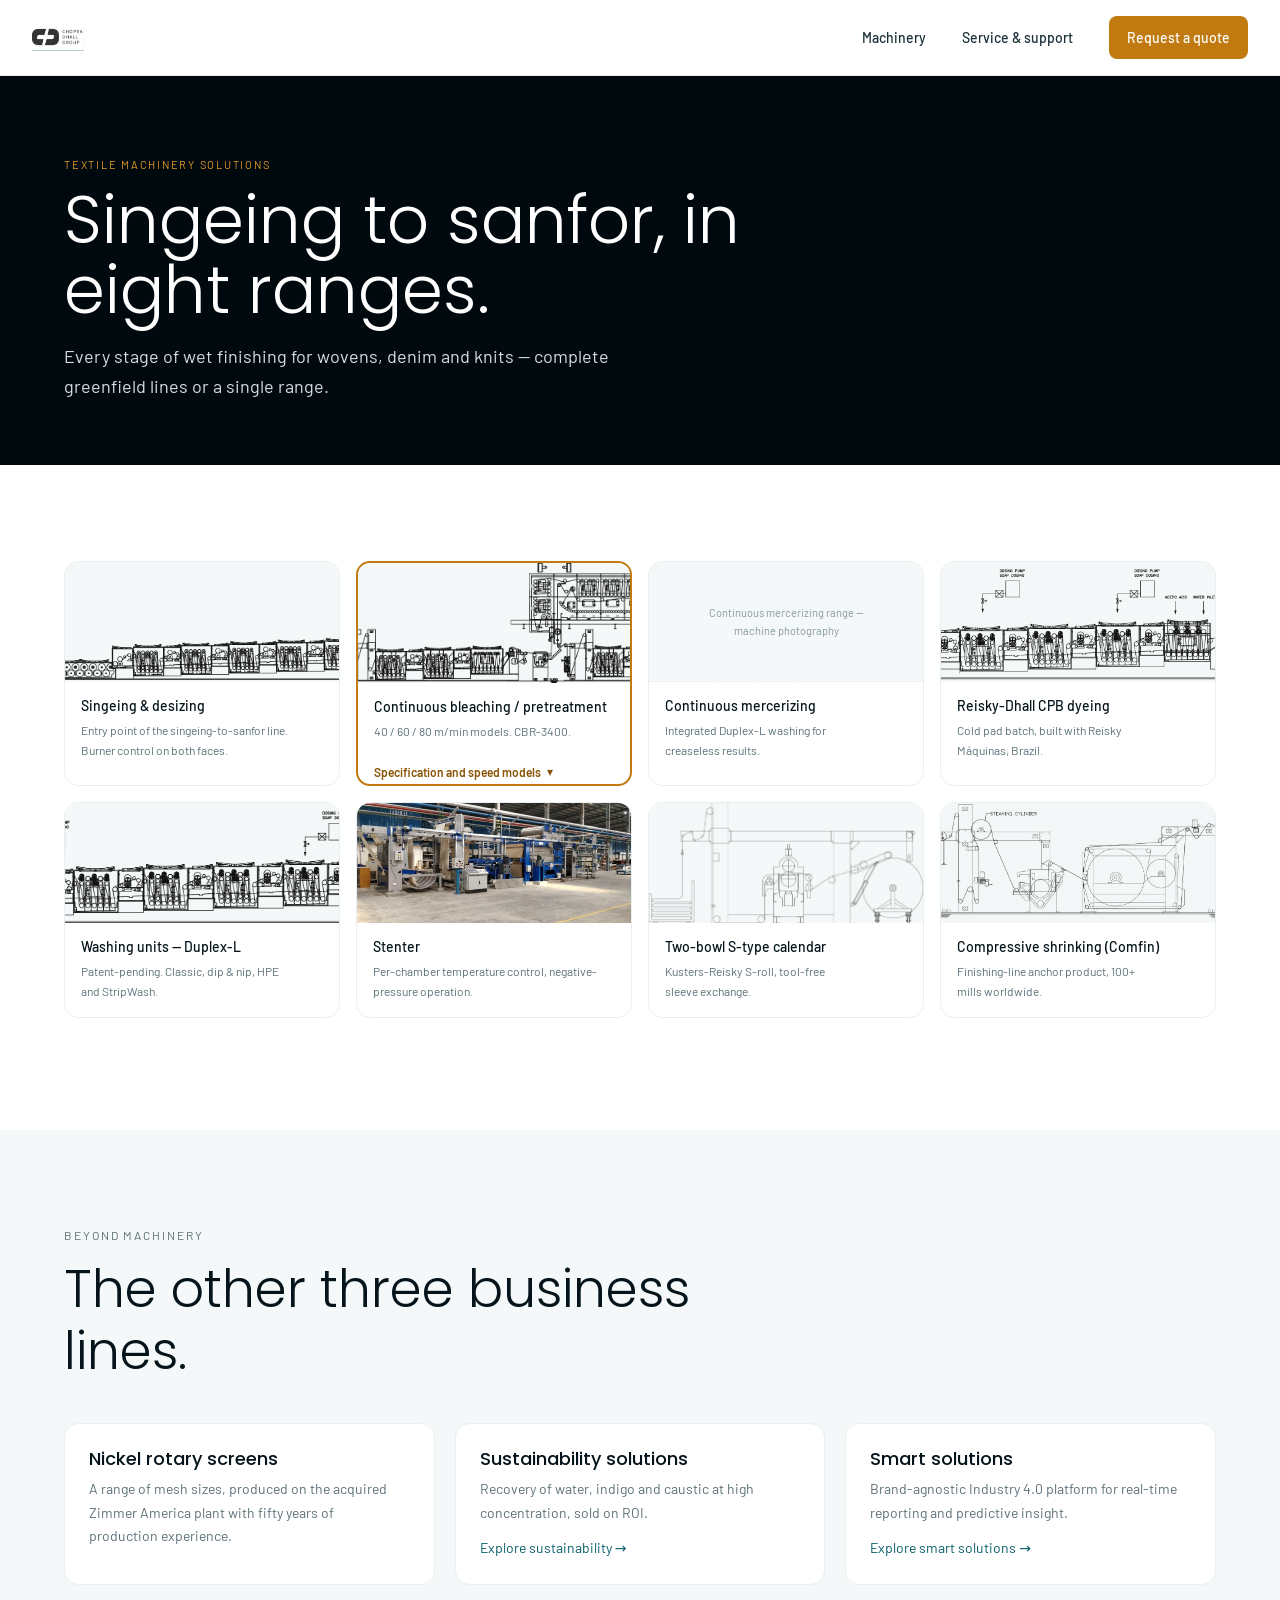
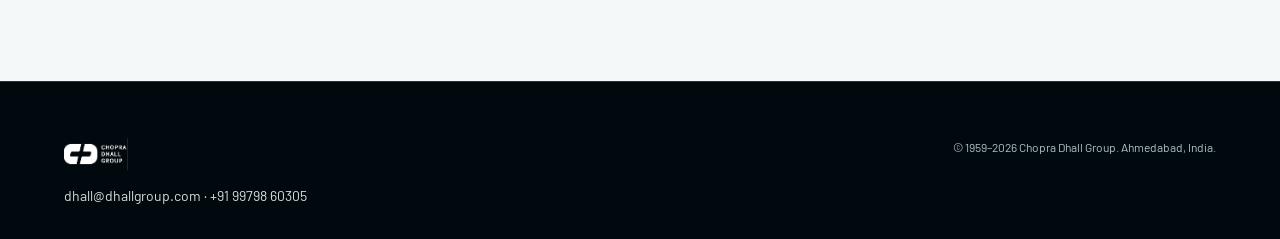
==== machinery.html @ 7d3eb6a6 "Build out Machinery, Service & Support, Sustainability and Smart Solutions pages Adds the four remai" ====
<!DOCTYPE html>
<html lang="en">
<head>
<meta charset="utf-8">
<meta name="viewport" content="width=device-width, initial-scale=1">
<title>Machinery — Chopra Dhall Group</title>
<meta name="description" content="Eight machinery ranges for wet finishing — singeing to sanfor — plus nickel rotary screens, sustainability and smart solutions.">
<link rel="stylesheet" href="./css/styles.css">
</head>
<body>

<header class="cdg-header-inner">
  <a href="./index.html"><img src="./assets/images/logo-dark.png" alt="Chopra Dhall Group"></a>
  <nav class="cdg-nav-inner">
    <a href="#ranges">Machinery</a>
    <a href="./service-support.html">Service &amp; support</a>
    <a href="./index.html#rfq" class="cdg-cta">Request a quote</a>
  </nav>
</header>

<section id="ranges" class="cdg-page-hero">
  <div class="cdg-container cdg-reveal">
    <div class="eyebrow">Textile machinery solutions</div>
    <h1>Singeing to sanfor, in eight ranges.</h1>
    <p>Every stage of wet finishing for wovens, denim and knits — complete greenfield lines or a single range.</p>
  </div>
</section>

<section class="cdg-inner-section">
  <div class="cdg-container">
    <div class="cdg-range-grid cdg-reveal">

      <a class="cdg-range-card is-link" href="#ranges">
        <div class="cdg-range-thumb" style="background-image:url('./assets/images/schematics/singeing-desizing-bleaching-line.png')"></div>
        <div class="cdg-range-body">
          <h3>Singeing &amp; desizing</h3>
          <p>Entry point of the singeing-to-sanfor line. Burner control on both faces.</p>
        </div>
      </a>

      <div class="cdg-range-card cdg-flagship" id="bleaching-card">
        <div class="cdg-range-thumb" style="background-image:url('./assets/images/schematics/continuous-pretreatment-bleaching.png')"></div>
        <div class="cdg-range-body">
          <h3>Continuous bleaching / pretreatment</h3>
          <p>40 / 60 / 80 m/min models. CBR-3400.</p>
        </div>
        <button type="button" class="cdg-flagship-toggle" id="bleaching-toggle" aria-expanded="false" aria-controls="bleaching-panel">
          Specification and speed models <span class="chevron">▾</span>
        </button>
      </div>

      <div class="cdg-range-card">
        <div class="cdg-range-thumb is-placeholder">Continuous mercerizing range — machine photography</div>
        <div class="cdg-range-body">
          <h3>Continuous mercerizing</h3>
          <p>Integrated Duplex-L washing for creaseless results.</p>
        </div>
      </div>

      <div class="cdg-range-card">
        <div class="cdg-range-thumb" style="background-image:url('./assets/images/schematics/continuous-washing-cpb-dyed.png')"></div>
        <div class="cdg-range-body">
          <h3>Reisky-Dhall CPB dyeing</h3>
          <p>Cold pad batch, built with Reisky Máquinas, Brazil.</p>
        </div>
      </div>

      <div class="cdg-range-card">
        <div class="cdg-range-thumb" style="background-image:url('./assets/images/schematics/continuous-washing-reactive-print.png')"></div>
        <div class="cdg-range-body">
          <h3>Washing units — Duplex-L</h3>
          <p>Patent-pending. Classic, dip &amp; nip, HPE and StripWash.</p>
        </div>
      </div>

      <div class="cdg-range-card">
        <div class="cdg-range-thumb" style="background-image:url('./assets/images/photos/stenter-range-dhalltex-panel.jpg')"></div>
        <div class="cdg-range-body">
          <h3>Stenter</h3>
          <p>Per-chamber temperature control, negative-pressure operation.</p>
        </div>
      </div>

      <div class="cdg-range-card">
        <div class="cdg-range-thumb" style="background-image:url('./assets/images/schematics/two-bowl-s-type-calendar.png')"></div>
        <div class="cdg-range-body">
          <h3>Two-bowl S-type calendar</h3>
          <p>Kusters-Reisky S-roll, tool-free sleeve exchange.</p>
        </div>
      </div>

      <div class="cdg-range-card">
        <div class="cdg-range-thumb" style="background-image:url('./assets/images/schematics/compressive-shrinking-range.png')"></div>
        <div class="cdg-range-body">
          <h3>Compressive shrinking (Comfin)</h3>
          <p>Finishing-line anchor product, 100+ mills worldwide.</p>
        </div>
      </div>

      <div class="cdg-flagship-panel" id="bleaching-panel">
        <div class="cdg-flagship-panel-inner">
          <div class="cdg-flagship-panel-head">
            <div>
              <div class="cdg-flagship-info" style="padding:0"><span class="tag">Flagship range</span></div>
              <h3>Continuous bleaching / pretreatment range</h3>
            </div>
            <div class="model">CBR-3400</div>
          </div>

          <p style="font-size:var(--text-sm);color:var(--text-body);max-width:640px;margin:0 0 20px">Two ends superimposed, equal results to 150 gsm. Twelve-month payback.</p>

          <div class="cdg-tag-row">
            <span class="cdg-tag">Wovens</span>
            <span class="cdg-tag tone-indigo">Denim</span>
          </div>

          <div class="cdg-speed-chips">
            <span class="cdg-speed-chip">40 m/min</span>
            <span class="cdg-speed-chip">60 m/min</span>
            <span class="cdg-speed-chip">80 m/min</span>
          </div>

          <div class="cdg-detail-grid">
            <div class="cdg-detail-thumb" style="background-image:url('./assets/images/photos/dosing-manifold-closeup.jpg')"><span>Dosing</span></div>
            <div class="cdg-detail-thumb" style="background-image:url('./assets/images/photos/chemical-dosing-station.jpg')"><span>Chemical prep</span></div>
            <div class="cdg-detail-thumb" style="background-image:url('./assets/images/photos/washing-compartment-inspection-windows.jpg')"><span>Wet section</span></div>
            <div class="cdg-detail-thumb" style="background-image:url('./assets/images/photos/guide-roller-mechanism-detail.jpg')"><span>Guide rolls</span></div>
          </div>

          <dl class="cdg-speclist">
            <div><dt>Roller face</dt><dd>1.2 – 3.4<span>m</span></dd></div>
            <div><dt>Throughput</dt><dd>200,000<span>m/day</span></dd></div>
            <div><dt>Fabric weight</dt><dd>≤ 150<span>gsm</span></dd></div>
            <div><dt>Ends</dt><dd>2<span>superimposed</span></dd></div>
            <div><dt>Steam demand</dt><dd>1.8<span>t/h</span></dd></div>
            <div><dt>Payback</dt><dd>12<span>months</span></dd></div>
          </dl>

          <div style="display:flex;gap:12px;flex-wrap:wrap">
            <a href="./index.html#rfq" style="background:var(--amber-600);color:var(--white);padding:12px 22px;border-radius:var(--radius-md);font-size:var(--text-sm);font-weight:var(--weight-medium);text-decoration:none;border-bottom:none">Request a line audit</a>
          </div>
        </div>
      </div>

    </div>
  </div>
</section>

<section id="other-lines" class="cdg-inner-section sunken">
  <div class="cdg-container">
    <div class="eyebrow">Beyond machinery</div>
    <h2>The other three business lines.</h2>
    <div class="cdg-line-grid cdg-reveal">
      <div class="cdg-line-card">
        <h3>Nickel rotary screens</h3>
        <p>A range of mesh sizes, produced on the acquired Zimmer America plant with fifty years of production experience.</p>
      </div>
      <a class="cdg-line-card is-link" href="./sustainability-solutions.html">
        <h3>Sustainability solutions</h3>
        <p>Recovery of water, indigo and caustic at high concentration, sold on ROI.</p>
        <span class="link-cue">Explore sustainability →</span>
      </a>
      <a class="cdg-line-card is-link" href="./smart-solutions.html">
        <h3>Smart solutions</h3>
        <p>Brand-agnostic Industry 4.0 platform for real-time reporting and predictive insight.</p>
        <span class="link-cue">Explore smart solutions →</span>
      </a>
    </div>
  </div>
</section>

<footer class="cdg-footer">
  <div class="cdg-footer-inner">
    <div>
      <img src="./assets/images/logo.png" alt="Chopra Dhall Group">
      <div class="contact">dhall@dhallgroup.com · +91 99798 60305</div>
    </div>
    <div class="copyright">© 1959–2026 Chopra Dhall Group. Ahmedabad, India.</div>
  </div>
</footer>

<script src="./js/machinery.js"></script>
</body>
</html>
---- css/styles.css ----
@import url("tokens/fonts.css");
@import url("tokens/colors.css");
@import url("tokens/typography.css");
@import url("tokens/spacing.css");
@import url("tokens/radius.css");
@import url("tokens/elevation.css");
@import url("tokens/motion.css");
@import url("tokens/base.css");

html,body{margin:0;padding:0}

@keyframes fadeRise{from{opacity:0;transform:translateY(12px)}to{opacity:1;transform:translateY(0)}}
.cdg-reveal{animation:fadeRise var(--duration-slow) var(--ease-out) both}
.cdg-reveal.delay-1{animation-delay:80ms}
.cdg-reveal.delay-2{animation-delay:150ms}
.cdg-reveal.delay-3{animation-delay:220ms}

@keyframes marquee{from{transform:translateX(0)}to{transform:translateX(-50%)}}
.cdg-marquee-track{display:flex;gap:56px;width:max-content;animation:marquee 24s linear infinite}

input[type="radio"]{position:absolute;opacity:0;pointer-events:none}

body{min-height:100vh;background:var(--surface-page);font-family:var(--font-text);color:var(--text-body)}

/* ---------- Header ---------- */
.cdg-header{position:fixed;top:0;left:0;right:0;z-index:50;height:76px;display:flex;align-items:center;justify-content:space-between;padding:0 32px;background:transparent;border-bottom:1px solid transparent;transition:background var(--duration-base) var(--ease-standard),backdrop-filter var(--duration-base) var(--ease-standard),border-color var(--duration-base) var(--ease-standard)}
.cdg-header.is-scrolled{background:rgba(2,25,30,.72);backdrop-filter:blur(12px);border-bottom-color:var(--border-invert)}
.cdg-header img{height:26px;display:block}
.cdg-nav{display:flex;align-items:center;gap:36px;white-space:nowrap}
.cdg-nav a{color:var(--white);font-size:var(--text-sm);font-weight:var(--weight-medium);text-decoration:none;white-space:nowrap;border-bottom:none}
.cdg-nav a.cdg-cta{background:var(--white);color:var(--amber-700);padding:10px 18px;border-radius:var(--radius-md);transition:background var(--duration-fast) var(--ease-standard)}
.cdg-nav a.cdg-cta:hover{background:var(--amber-050)}

/* ---------- Hero ---------- */
.cdg-hero{position:relative;background:var(--vignette),var(--ink-950);color:var(--white);padding:172px 0 100px}
.cdg-hero .cdg-eyebrow-invert{font-size:var(--text-xs);letter-spacing:var(--tracking-eyebrow);text-transform:uppercase;color:var(--ink-200)}
.cdg-hero h1{font-family:var(--font-display);font-weight:var(--weight-light);font-size:var(--text-6xl);line-height:var(--leading-tight);letter-spacing:var(--tracking-tight);margin:18px 0 24px;max-width:780px;color:var(--white)}
.cdg-hero p{font-size:var(--text-lg);color:var(--ink-200);line-height:var(--leading-relaxed);max-width:560px;margin:0 0 32px}
.cdg-stats{display:flex;gap:36px}
.cdg-stats .stat-value{font-family:var(--font-mono);font-size:var(--text-2xl);color:var(--white)}
.cdg-stats .stat-label{font-size:var(--text-xs);color:var(--ink-300);margin-top:2px}
.cdg-stats .stat-divider{border-left:1px solid var(--border-invert)}

/* ---------- Explore CDG tiles ---------- */
.cdg-section{padding:var(--section-y) 0;background:var(--surface-page)}
.cdg-section-eyebrow{font-size:var(--text-xs);letter-spacing:var(--tracking-eyebrow);text-transform:uppercase;color:var(--text-muted)}
.cdg-section h2{font-family:var(--font-display);font-weight:var(--weight-light);font-size:var(--text-4xl);margin:12px 0 40px;color:var(--text-heading);max-width:640px}

.cdg-tiles{display:grid;grid-template-columns:repeat(2,1fr);gap:20px}
.cdg-tile{position:relative;height:460px;border-radius:var(--radius-xl);overflow:hidden;text-decoration:none;display:block;border:none}
.cdg-tile-image{position:absolute;inset:0;background-size:cover;background-position:center}
.cdg-tile-scrim{position:absolute;inset:0;background:var(--scrim-bottom);pointer-events:none}
.cdg-tile-label{position:absolute;left:28px;bottom:26px;z-index:2;color:var(--white)}
.cdg-tile-label .tag{font-size:var(--text-2xs);letter-spacing:var(--tracking-eyebrow);text-transform:uppercase;color:var(--amber-500)}
.cdg-tile-label h3{font-size:var(--text-xl);margin:8px 0 4px;color:var(--white)}
.cdg-tile-label span{font-size:var(--text-sm);color:var(--ink-200)}

.tile-machinery{background-image:url("../assets/images/photos/continuous-line-overview-1.jpg")}
.tile-sustainability{background-image:url("../assets/images/photos/caustic-recovery-evaporator-stacks.jpg")}
.tile-smart{background-image:url("../assets/images/photos/dosing-station-wide.jpg")}
.tile-service{background-image:url("../assets/images/photos/stenter-range-dhalltex-panel.jpg")}

/* ---------- Marquee ---------- */
.cdg-marquee{padding:40px 0;background:var(--ink-950);overflow:hidden}
.cdg-marquee span{font-size:var(--text-sm);letter-spacing:.06em;text-transform:uppercase;color:var(--ink-300)}

/* ---------- Schematic / hotspots ---------- */
.cdg-schematic-head{max-width:var(--container-max);margin:0 auto;padding:0 var(--gutter);display:flex;justify-content:space-between;align-items:baseline;margin-bottom:8px}
.cdg-schematic-head a{font-size:var(--text-sm);white-space:nowrap}
.cdg-schematic-wrap{max-width:1600px;margin:32px auto 0;padding:0 24px}
.cdg-schematic{position:relative;width:100%;aspect-ratio:16/5;background:var(--ink-950) url("../assets/images/schematics/continuous-pretreatment-bleaching.png") center/cover no-repeat;border:1px solid var(--border-subtle);border-radius:var(--radius-xl);overflow:hidden}
.cdg-schematic-caption{position:absolute;left:24px;bottom:14px;color:var(--white);font-size:var(--text-xs);letter-spacing:var(--tracking-eyebrow);text-transform:uppercase;z-index:2}
.cdg-hotspot{position:absolute;transform:translate(-50%,-50%);width:34px;height:34px;border-radius:var(--radius-pill);border:2px solid var(--white);background:var(--ink-950);color:var(--amber-050);font-family:var(--font-mono);font-size:var(--text-xs);font-weight:var(--weight-semibold);display:flex;align-items:center;justify-content:center;cursor:pointer;box-shadow:var(--shadow-none);transition:all var(--duration-fast) var(--ease-standard)}
.cdg-hotspot:hover{box-shadow:var(--shadow-md)}
.cdg-hotspot.is-active{border-color:var(--amber-500);background:var(--amber-600);color:var(--white);box-shadow:var(--shadow-md)}

.cdg-spec-card{margin:20px 0 0 auto;width:320px;max-width:100%;background:var(--surface-card);border:1px solid var(--border-subtle);border-radius:var(--radius-lg);box-shadow:var(--shadow-xl);padding:24px}
.cdg-spec-card .eyebrow{font-size:var(--text-2xs);letter-spacing:var(--tracking-eyebrow);text-transform:uppercase;color:var(--text-muted)}
.cdg-spec-card h3{font-size:var(--text-lg);margin:8px 0 14px;color:var(--text-heading)}
.cdg-spec-bullets{display:flex;flex-direction:column;gap:9px}
.cdg-spec-bullets div{display:flex;gap:10px;font-size:var(--text-sm);color:var(--text-body);line-height:var(--leading-snug)}
.cdg-spec-bullets span.dash{color:var(--amber-600);flex-shrink:0}

.cdg-chips{max-width:var(--container-max);margin:24px auto 0;padding:0 var(--gutter);display:flex;gap:10px;flex-wrap:wrap}
.cdg-chip{padding:8px 14px;border-radius:var(--radius-pill);border:1px solid var(--border-invert);background:transparent;color:var(--ink-200);font-size:var(--text-xs);cursor:pointer;font-family:var(--font-text)}
.cdg-chip:hover{border-color:var(--amber-500)}
.cdg-chip.is-active{border-color:var(--amber-500);background:var(--amber-700);color:var(--white)}

/* ---------- RFQ ---------- */
.cdg-rfq-inner{max-width:var(--container-narrow);margin:0 auto;padding:0 var(--gutter)}
.cdg-progress{display:flex;gap:6px;margin-bottom:36px}
.cdg-progress-seg{flex:1;height:4px;border-radius:var(--radius-pill);background:var(--border-subtle)}
.cdg-progress-seg.is-done{background:var(--amber-600)}
.cdg-step-label{font-size:var(--text-sm);color:var(--text-muted);margin-bottom:6px}
.cdg-step-title{font-size:var(--text-2xl);margin:0 0 28px;color:var(--text-heading)}

.cdg-grid-3{display:grid;grid-template-columns:repeat(3,1fr);gap:16px}
.cdg-grid-2{display:grid;grid-template-columns:repeat(2,1fr);gap:14px}
.cdg-grid-4{display:grid;grid-template-columns:repeat(4,1fr);gap:10px}

.cdg-fabric-card{display:block;border:1px solid var(--border-subtle);border-radius:var(--radius-lg);padding:24px;cursor:pointer;background:var(--surface-card);transition:border-color var(--duration-base) var(--ease-standard)}
.cdg-fabric-card:hover{border-color:var(--border-strong)}
.cdg-fabric-card.is-checked{border:2px solid var(--amber-600);background:var(--amber-050)}
.cdg-fabric-photo{height:80px;border:1px dashed var(--border-subtle);border-radius:var(--radius-md);display:flex;align-items:center;justify-content:center;font-size:var(--text-2xs);color:var(--text-faint);margin-bottom:16px}
.cdg-fabric-card .label{font-size:var(--text-md);font-weight:var(--weight-medium);color:var(--text-heading)}

.cdg-vertical-card{display:flex;align-items:center;gap:12px;border:1px solid var(--border-subtle);border-radius:var(--radius-md);padding:16px 18px;cursor:pointer;background:var(--surface-card)}
.cdg-vertical-card:hover{border-color:var(--border-strong)}
.cdg-vertical-card.is-checked{border:2px solid var(--amber-600);background:var(--amber-050)}
.cdg-radio-dot{width:16px;height:16px;border-radius:var(--radius-pill);border:2px solid var(--border-default);background:transparent;flex-shrink:0}
.cdg-vertical-card.is-checked .cdg-radio-dot{border-color:var(--amber-600);background:var(--amber-600)}
.cdg-vertical-card span.label{font-size:var(--text-sm);color:var(--text-body)}

.cdg-volume-card{display:flex;align-items:center;justify-content:space-between;border:1px solid var(--border-subtle);border-radius:var(--radius-md);padding:20px;cursor:pointer;background:var(--surface-card)}
.cdg-volume-card:hover{border-color:var(--border-strong)}
.cdg-volume-card.is-checked{border:2px solid var(--amber-600);background:var(--amber-050)}
.cdg-volume-card.is-checked .cdg-radio-dot{border-color:var(--amber-600);background:var(--amber-600)}
.cdg-volume-card span.label{font-family:var(--font-mono);font-size:var(--text-sm);color:var(--text-heading)}

.cdg-port-card{display:flex;align-items:center;justify-content:center;border:1px solid var(--border-subtle);border-radius:var(--radius-md);padding:12px;cursor:pointer;background:var(--surface-card);font-size:var(--text-sm);text-align:center;color:var(--text-body)}
.cdg-port-card:hover{border-color:var(--border-strong)}
.cdg-port-card.is-checked{border:2px solid var(--amber-600);background:var(--amber-050)}
.cdg-other-port{margin-top:16px}
.cdg-other-port input{width:100%;padding:14px 16px;border:1px solid var(--border-default);border-radius:var(--radius-sm);font-size:var(--text-sm);font-family:var(--font-text);color:var(--text-body)}

.cdg-contact-grid{display:grid;grid-template-columns:1fr 1fr;gap:16px}
.cdg-contact-grid input,.cdg-contact-grid textarea{padding:14px 16px;border:1px solid var(--border-default);border-radius:var(--radius-sm);font-size:var(--text-sm);font-family:var(--font-text);color:var(--text-body)}
.cdg-contact-grid textarea{grid-column:1/3;min-height:90px;resize:vertical}
.cdg-summary-line{margin-top:20px;padding:16px 18px;background:var(--surface-sunken);border-radius:var(--radius-md);font-size:var(--text-sm);color:var(--text-muted)}

.cdg-rfq-actions{display:flex;justify-content:space-between;margin-top:36px}
.cdg-btn-back{padding:13px 22px;border-radius:var(--radius-md);border:1px solid var(--border-default);background:var(--surface-card);color:var(--text-body);font-size:var(--text-sm);font-weight:var(--weight-medium);cursor:pointer;font-family:var(--font-text)}
.cdg-btn-back:hover{background:var(--amber-050)}
.cdg-btn-back:disabled{opacity:.45;cursor:default}
.cdg-btn-next{padding:13px 26px;border-radius:var(--radius-md);border:none;background:var(--amber-600);color:var(--white);font-size:var(--text-sm);font-weight:var(--weight-medium);cursor:pointer;font-family:var(--font-text)}
.cdg-btn-next:hover{background:var(--amber-700)}
.cdg-btn-next:disabled{opacity:.45;cursor:default}

.cdg-success{text-align:center;padding:64px 0}
.cdg-success-check{width:56px;height:56px;border-radius:var(--radius-pill);background:var(--amber-050);color:var(--amber-600);display:flex;align-items:center;justify-content:center;margin:0 auto 24px;font-size:var(--text-2xl)}
.cdg-success h3{font-size:var(--text-2xl);color:var(--text-heading);margin:0 0 12px}
.cdg-success p{font-size:var(--text-md);color:var(--text-muted);max-width:440px;margin:0 auto}

/* ---------- Footer ---------- */
.cdg-footer{background:var(--ink-950);color:var(--ink-200);padding:56px 0 32px;border-top:1px solid var(--border-invert)}
.cdg-footer-inner{max-width:var(--container-max);margin:0 auto;padding:0 var(--gutter);display:flex;justify-content:space-between;align-items:flex-start;flex-wrap:wrap;gap:24px}
.cdg-footer img{height:32px;display:block;margin-bottom:14px}
.cdg-footer .contact{font-size:var(--text-sm)}
.cdg-footer .copyright{font-size:var(--text-xs);color:var(--ink-300)}

/* ================= Inner pages (Machinery / Service & Support / Sustainability / Smart) ================= */

/* ---------- Light sticky header (inner pages) ---------- */
.cdg-header-inner{position:sticky;top:0;z-index:50;height:76px;display:flex;align-items:center;justify-content:space-between;padding:0 32px;background:var(--surface-page);border-bottom:1px solid var(--border-subtle)}
.cdg-header-inner img{height:26px;display:block}
.cdg-nav-inner{display:flex;align-items:center;gap:36px;white-space:nowrap}
.cdg-nav-inner a{color:var(--ink-700);font-size:var(--text-sm);font-weight:var(--weight-medium);text-decoration:none;border-bottom:none;white-space:nowrap}
.cdg-nav-inner a.cdg-cta{background:var(--amber-600);color:var(--white);padding:10px 18px;border-radius:var(--radius-md);transition:background var(--duration-fast) var(--ease-standard)}
.cdg-nav-inner a.cdg-cta:hover{background:var(--amber-700);color:var(--white)}

/* ---------- Page heroes ---------- */
.cdg-page-hero{padding:80px 0 64px;background:var(--ink-950);color:var(--white)}
.cdg-page-hero .eyebrow{font-size:var(--text-2xs);letter-spacing:var(--tracking-eyebrow);text-transform:uppercase;color:var(--amber-500)}
.cdg-page-hero h1{font-family:var(--font-display);font-weight:var(--weight-light);font-size:var(--text-5xl);line-height:var(--leading-tight);margin:12px 0 16px;color:var(--white);max-width:680px}
.cdg-page-hero p{font-size:var(--text-md);color:var(--ink-200);max-width:600px;margin:0}
.cdg-page-hero .cdg-stats{margin-top:32px}

.cdg-page-hero-light{padding:88px 0 56px;background:var(--surface-sunken)}
.cdg-page-hero-light .eyebrow{font-size:var(--text-xs);letter-spacing:var(--tracking-eyebrow);text-transform:uppercase;color:var(--text-muted)}
.cdg-page-hero-light h1{font-family:var(--font-display);font-weight:var(--weight-light);font-size:var(--text-5xl);line-height:var(--leading-tight);margin:12px 0 40px;color:var(--text-heading);max-width:640px}

/* ---------- Section scaffolding ---------- */
.cdg-inner-section{padding:var(--section-y) 0;background:var(--surface-page)}
.cdg-inner-section.sunken{background:var(--surface-sunken)}
.cdg-inner-section .eyebrow{font-size:var(--text-xs);letter-spacing:var(--tracking-eyebrow);text-transform:uppercase;color:var(--text-muted)}
.cdg-inner-section h2{font-family:var(--font-display);font-weight:var(--weight-light);font-size:var(--text-4xl);margin:12px 0 40px;color:var(--text-heading);max-width:640px}

/* ---------- Range / line / recovery cards ---------- */
.cdg-range-grid{display:grid;grid-template-columns:repeat(4,1fr);gap:16px}
.cdg-range-grid.cols-3{grid-template-columns:repeat(3,1fr)}
.cdg-range-card{text-decoration:none;color:inherit;border:1px solid var(--border-subtle);border-radius:var(--radius-lg);overflow:hidden;display:block;background:var(--surface-card);transition:border-color var(--duration-fast) var(--ease-standard),box-shadow var(--duration-fast) var(--ease-standard)}
.cdg-range-card.is-link:hover{border-color:var(--border-strong);box-shadow:var(--shadow-md)}
.cdg-range-thumb{height:120px;background-size:cover;background-position:center;background-color:var(--ink-050)}
.cdg-range-grid.cols-3 .cdg-range-thumb{height:180px}
.cdg-range-thumb.is-placeholder{display:flex;align-items:center;justify-content:center;font-size:var(--text-2xs);color:var(--text-faint);border-bottom:1px dashed var(--border-subtle);text-align:center;padding:8px}
.cdg-range-body{padding:16px}
.cdg-range-body h3{font-size:var(--text-sm);margin:0 0 6px;color:var(--text-heading);font-family:var(--font-text);font-weight:var(--weight-medium)}
.cdg-range-body p{font-size:var(--text-xs);color:var(--text-muted);margin:0}
.cdg-range-grid.cols-3 .cdg-range-body h3{font-size:var(--text-md)}
.cdg-range-grid.cols-3 .cdg-range-body p{font-size:var(--text-sm)}

.cdg-line-grid{display:grid;grid-template-columns:repeat(3,1fr);gap:20px}
.cdg-line-card{background:var(--surface-card);border:1px solid var(--border-subtle);border-radius:var(--radius-lg);padding:24px;text-decoration:none;color:inherit;display:block;transition:border-color var(--duration-fast) var(--ease-standard),box-shadow var(--duration-fast) var(--ease-standard)}
.cdg-line-card.is-link:hover{border-color:var(--border-strong);box-shadow:var(--shadow-md)}
.cdg-line-card h3{font-size:var(--text-md);margin:0 0 8px;color:var(--text-heading)}
.cdg-line-card p{font-size:var(--text-sm);color:var(--text-muted);margin:0}
.cdg-line-card .link-cue{display:inline-block;margin-top:12px;font-size:var(--text-sm);color:var(--text-link)}

/* ---------- Flagship expandable card ---------- */
.cdg-flagship{border:2px solid var(--amber-600);position:relative}
.cdg-flagship .cdg-range-body{padding-bottom:14px}
.cdg-flagship-toggle{display:inline-flex;align-items:center;gap:6px;background:transparent;border:none;color:var(--amber-700);font-size:var(--text-xs);font-weight:var(--weight-semibold);cursor:pointer;padding:8px 16px 0;margin:0;font-family:var(--font-text);width:100%;text-align:left}
.cdg-flagship-toggle .chevron{transition:transform var(--duration-fast) var(--ease-standard);display:inline-block}
.cdg-flagship-toggle[aria-expanded="true"] .chevron{transform:rotate(180deg)}

.cdg-flagship-panel{grid-column:1/-1;max-height:0;overflow:hidden;transition:max-height var(--duration-slow) var(--ease-standard)}
.cdg-flagship-panel.is-open{max-height:1200px}
.cdg-flagship-panel-inner{border:1px solid var(--amber-200);background:var(--amber-050);border-radius:var(--radius-lg);padding:28px;margin-top:4px}
.cdg-flagship-panel-head{display:flex;justify-content:space-between;align-items:baseline;gap:20px;margin-bottom:20px;flex-wrap:wrap}
.cdg-flagship-panel-head h3{font-size:var(--text-xl);margin:0;color:var(--text-heading);font-family:var(--font-display);font-weight:var(--weight-regular)}
.cdg-flagship-panel-head .model{font-family:var(--font-mono);font-size:var(--text-sm);color:var(--text-muted)}

.cdg-detail-grid{display:grid;grid-template-columns:repeat(4,1fr);gap:12px;margin-bottom:24px}
.cdg-detail-thumb{height:90px;border-radius:var(--radius-md);background-size:cover;background-position:center;position:relative}
.cdg-detail-thumb span{position:absolute;left:8px;bottom:6px;font-size:var(--text-2xs);color:var(--white);text-shadow:0 1px 3px rgba(0,0,0,.6)}

.cdg-speclist{display:grid;grid-template-columns:repeat(2,1fr);column-gap:40px;margin:0 0 16px}
.cdg-speclist div{display:flex;justify-content:space-between;gap:20px;padding:11px 0;border-bottom:1px solid var(--border-subtle);font-size:var(--text-sm)}
.cdg-speclist dt{color:var(--text-muted)}
.cdg-speclist dd{margin:0;font-family:var(--font-mono);font-size:var(--text-sm);color:var(--text-heading)}
.cdg-speclist dd span{color:var(--text-muted);margin-left:4px}

.cdg-tag-row{display:flex;gap:8px;flex-wrap:wrap;margin-bottom:18px}
.cdg-tag{display:inline-flex;align-items:center;gap:6px;padding:4px 10px;font-size:var(--text-xs);font-weight:var(--weight-medium);border-radius:var(--radius-pill);border:1px solid var(--teal-100);background:var(--teal-050);color:var(--teal-700)}
.cdg-tag.tone-indigo{background:var(--indigo-050);border-color:var(--indigo-200);color:var(--indigo-600)}

.cdg-speed-chips{display:flex;gap:8px;margin:0 0 20px}
.cdg-speed-chip{font-family:var(--font-mono);font-size:var(--text-sm);padding:8px 14px;border-radius:var(--radius-md);border:1px solid var(--border-default);background:var(--surface-sunken);color:var(--text-heading)}

/* ---------- Service actions ---------- */
.cdg-service-grid{display:grid;grid-template-columns:repeat(4,1fr);gap:16px}
.cdg-service-card{border:1px solid var(--border-subtle);border-radius:var(--radius-lg);padding:22px;text-decoration:none;color:inherit;display:block;transition:border-color var(--duration-fast) var(--ease-standard)}
.cdg-service-card:hover{border-color:var(--border-strong)}
.cdg-service-card h3{font-size:var(--text-sm);margin:0 0 8px;color:var(--text-heading)}
.cdg-service-card p{font-size:var(--text-xs);color:var(--text-muted);margin:0}

/* ---------- What's new (Service & Support hero) ---------- */
.cdg-whatsnew-grid{display:grid;grid-template-columns:repeat(3,1fr);gap:20px}
.cdg-whatsnew-card{background:var(--surface-card);border:1px solid var(--border-subtle);border-radius:var(--radius-lg);padding:24px;text-decoration:none;color:inherit;display:block;transition:border-color var(--duration-fast) var(--ease-standard),box-shadow var(--duration-fast) var(--ease-standard)}
.cdg-whatsnew-card:hover{border-color:var(--border-strong);box-shadow:var(--shadow-md)}
.cdg-whatsnew-card .tag{font-size:var(--text-2xs);letter-spacing:var(--tracking-eyebrow);text-transform:uppercase;color:var(--amber-600)}
.cdg-whatsnew-card h3{font-size:var(--text-md);margin:10px 0 8px;color:var(--text-heading)}
.cdg-whatsnew-card p{font-size:var(--text-sm);color:var(--text-muted);margin:0}
.cdg-whatsnew-cta{background:var(--amber-600);border-radius:var(--radius-lg);padding:24px;color:var(--white);display:flex;flex-direction:column;justify-content:space-between}
.cdg-whatsnew-cta .tag{font-size:var(--text-2xs);letter-spacing:var(--tracking-eyebrow);text-transform:uppercase;color:var(--ink-200)}
.cdg-whatsnew-cta h3{font-size:var(--text-md);margin:10px 0 8px;color:var(--white)}
.cdg-whatsnew-cta p{font-size:var(--text-sm);color:var(--amber-050);margin:0}
.cdg-whatsnew-cta a{margin-top:16px;align-self:flex-start;background:var(--white);color:var(--amber-700);padding:10px 18px;border-radius:var(--radius-md);font-size:var(--text-sm);font-weight:var(--weight-medium);text-decoration:none;border-bottom:none}

/* ---------- Contact / booking section ---------- */
.cdg-contact-section{padding:var(--section-y) 0;background:var(--ink-950)}
.cdg-contact-split{max-width:var(--container-max);margin:0 auto;padding:0 var(--gutter);display:grid;grid-template-columns:1fr 1fr;gap:56px;align-items:start}
.cdg-contact-split .eyebrow{font-size:var(--text-xs);letter-spacing:var(--tracking-eyebrow);text-transform:uppercase;color:var(--ink-300)}
.cdg-contact-split h2{font-family:var(--font-display);font-weight:var(--weight-light);font-size:var(--text-3xl);margin:12px 0 0;color:var(--white);max-width:440px}
.cdg-contact-split p.lead{font-size:var(--text-md);color:var(--ink-200);margin:16px 0 0;max-width:440px}
.cdg-contact-info{margin-top:28px;display:flex;flex-direction:column;gap:10px}
.cdg-contact-info a{color:var(--white);font-size:var(--text-sm);text-decoration:none;border-bottom:1px solid var(--border-invert)}
.cdg-contact-info a:hover{color:var(--amber-200);border-bottom-color:currentColor}

.cdg-form-card{background:var(--surface-card);border-radius:var(--radius-lg);padding:28px;box-shadow:var(--shadow-xl)}
.cdg-form-grid{display:grid;grid-template-columns:1fr 1fr;gap:16px}
.cdg-form-grid label{display:block;font-size:var(--text-xs);font-weight:var(--weight-semibold);color:var(--text-heading);margin-bottom:6px}
.cdg-form-grid input,.cdg-form-grid textarea{width:100%;padding:14px 16px;border:1px solid var(--border-default);border-radius:var(--radius-sm);font-size:var(--text-sm);font-family:var(--font-text);color:var(--text-body);box-sizing:border-box}
.cdg-form-grid .full{grid-column:1/3}
.cdg-form-grid textarea{min-height:90px;resize:vertical}
.cdg-form-submit{margin-top:18px;width:100%;padding:14px 22px;border-radius:var(--radius-md);border:none;background:var(--amber-600);color:var(--white);font-size:var(--text-sm);font-weight:var(--weight-medium);cursor:pointer;font-family:var(--font-text)}
.cdg-form-submit:hover{background:var(--amber-700)}
.cdg-form-success{text-align:center;padding:32px 0}
.cdg-form-success .check{width:48px;height:48px;border-radius:var(--radius-pill);background:var(--amber-050);color:var(--amber-600);display:flex;align-items:center;justify-content:center;margin:0 auto 16px;font-size:var(--text-xl)}
.cdg-form-success h3{font-size:var(--text-lg);margin:0 0 8px;color:var(--text-heading)}
.cdg-form-success p{font-size:var(--text-sm);color:var(--text-muted);margin:0}

/* ---------- Metric tiles ---------- */
.cdg-metric-grid{display:grid;grid-template-columns:repeat(3,1fr);gap:16px}
.cdg-metric-tile{padding:20px;border-radius:var(--radius-lg);background:var(--surface-card);border:1px solid var(--border-subtle)}
.cdg-metric-tile.inverse{background:var(--teal-900);border-color:var(--border-invert)}
.cdg-metric-tile .label{font-size:var(--text-2xs);font-weight:var(--weight-semibold);letter-spacing:var(--tracking-eyebrow);text-transform:uppercase;color:var(--text-muted)}
.cdg-metric-tile.inverse .label{color:var(--teal-300)}
.cdg-metric-tile .value-row{display:flex;align-items:baseline;gap:8px;margin-top:10px}
.cdg-metric-tile .value{font-family:var(--font-mono);font-size:var(--text-2xl);font-weight:var(--weight-medium);line-height:1;color:var(--text-heading)}
.cdg-metric-tile.inverse .value{color:var(--white)}
.cdg-metric-tile .unit{font-family:var(--font-mono);font-size:var(--text-sm);color:var(--text-muted)}
.cdg-metric-tile.inverse .unit{color:var(--teal-300)}
.cdg-metric-tile .caption{font-size:var(--text-xs);margin-top:8px;color:var(--text-muted)}
.cdg-metric-tile.inverse .caption{color:var(--teal-200)}

/* ---------- Console / dashboard mockup ---------- */
.cdg-console{background:var(--ink-950);border:1px solid var(--border-invert);border-radius:var(--radius-xl);padding:28px;color:var(--white)}
.cdg-console-head{display:flex;justify-content:space-between;align-items:center;margin-bottom:24px;flex-wrap:wrap;gap:12px}
.cdg-console-head .title{font-size:var(--text-sm);font-weight:var(--weight-medium);color:var(--white)}
.cdg-console-live{display:inline-flex;align-items:center;gap:8px;font-family:var(--font-mono);font-size:var(--text-xs);color:var(--green-500)}
.cdg-live-dot{width:8px;height:8px;border-radius:50%;background:var(--green-500);animation:cdgPulse 1.8s ease-in-out infinite}
@keyframes cdgPulse{0%,100%{opacity:1;box-shadow:0 0 0 0 rgba(30,154,102,.5)}50%{opacity:.6;box-shadow:0 0 0 6px rgba(30,154,102,0)}}

.cdg-gauge-row{display:grid;grid-template-columns:repeat(3,1fr);gap:20px;margin-bottom:28px}
.cdg-gauge{display:flex;flex-direction:column;align-items:center;padding:18px;border-radius:var(--radius-lg);background:var(--teal-900);border:1px solid var(--border-invert)}
.cdg-gauge svg{display:block}
.cdg-gauge .gauge-value{font-family:var(--font-mono);font-size:22px;fill:var(--white)}
.cdg-gauge .gauge-unit{font-family:var(--font-mono);font-size:11px;fill:var(--teal-300)}
.cdg-gauge .gauge-label{font-size:var(--text-2xs);font-weight:var(--weight-semibold);letter-spacing:var(--tracking-eyebrow);text-transform:uppercase;color:var(--teal-300);margin-top:6px}

.cdg-console-table{width:100%;border-collapse:collapse;font-family:var(--font-text)}
.cdg-console-table thead tr{background:rgba(255,255,255,.04)}
.cdg-console-table th{text-align:left;padding:11px 14px;font-size:var(--text-2xs);font-weight:var(--weight-semibold);letter-spacing:var(--tracking-eyebrow);text-transform:uppercase;color:var(--teal-300);border-bottom:1px solid var(--border-invert);white-space:nowrap}
.cdg-console-table td{padding:12px 14px;font-size:var(--text-sm);color:var(--ink-100);border-bottom:1px solid var(--border-invert);font-variant-numeric:tabular-nums}
.cdg-console-table tr:last-child td{border-bottom:none}
.cdg-console-table td.mono{font-family:var(--font-mono)}
.cdg-status-pill{display:inline-flex;align-items:center;gap:6px;font-family:var(--font-mono);font-size:var(--text-xs);padding:3px 10px;border-radius:var(--radius-pill)}
.cdg-status-pill.live{background:rgba(30,154,102,.16);color:var(--green-500)}
.cdg-status-pill.idle{background:rgba(92,113,120,.2);color:var(--ink-300)}

/* ---------- Retrofit / cross-link band ---------- */
.cdg-retrofit-band{padding:var(--section-y) 0;background:var(--surface-sunken)}
.cdg-retrofit-inner{max-width:var(--container-max);margin:0 auto;padding:0 var(--gutter);display:flex;justify-content:space-between;align-items:center;flex-wrap:wrap;gap:24px}
.cdg-retrofit-inner .eyebrow{font-size:var(--text-xs);letter-spacing:var(--tracking-eyebrow);text-transform:uppercase;color:var(--text-muted)}
.cdg-retrofit-inner h2{font-family:var(--font-display);font-weight:var(--weight-light);font-size:var(--text-3xl);margin:12px 0 0;color:var(--text-heading);max-width:480px}
.cdg-retrofit-actions{display:flex;gap:12px;flex-wrap:wrap}
.cdg-retrofit-actions a{padding:13px 24px;border-radius:var(--radius-md);font-size:var(--text-sm);font-weight:var(--weight-medium);text-decoration:none;border-bottom:none}
.cdg-retrofit-actions a.primary{background:var(--amber-600);color:var(--white)}
.cdg-retrofit-actions a.primary:hover{background:var(--amber-700);color:var(--white)}
.cdg-retrofit-actions a.secondary{background:var(--surface-card);color:var(--text-body);border:1px solid var(--border-default)}
.cdg-retrofit-actions a.secondary:hover{border-color:var(--border-strong)}

@media (max-width: 860px){
  .cdg-hero h1{font-size:var(--text-4xl)}
  .cdg-tiles{grid-template-columns:1fr}
  .cdg-grid-3,.cdg-grid-2,.cdg-grid-4,.cdg-contact-grid{grid-template-columns:1fr}
  .cdg-contact-grid textarea{grid-column:1/2}
  .cdg-nav{gap:16px}
  .cdg-spec-card{width:100%}

  .cdg-nav-inner{gap:16px}
  .cdg-page-hero h1,.cdg-page-hero-light h1{font-size:var(--text-4xl)}
  .cdg-range-grid,.cdg-range-grid.cols-3,.cdg-line-grid,.cdg-service-grid,.cdg-whatsnew-grid,.cdg-metric-grid,.cdg-gauge-row{grid-template-columns:1fr}
  .cdg-flagship{grid-column:span 1}
  .cdg-flagship-head{grid-template-columns:1fr}
  .cdg-detail-grid{grid-template-columns:repeat(2,1fr)}
  .cdg-speclist{grid-template-columns:1fr}
  .cdg-contact-split{grid-template-columns:1fr}
  .cdg-form-grid{grid-template-columns:1fr}
  .cdg-form-grid .full{grid-column:1/2}
  .cdg-retrofit-inner{flex-direction:column;align-items:flex-start}
}
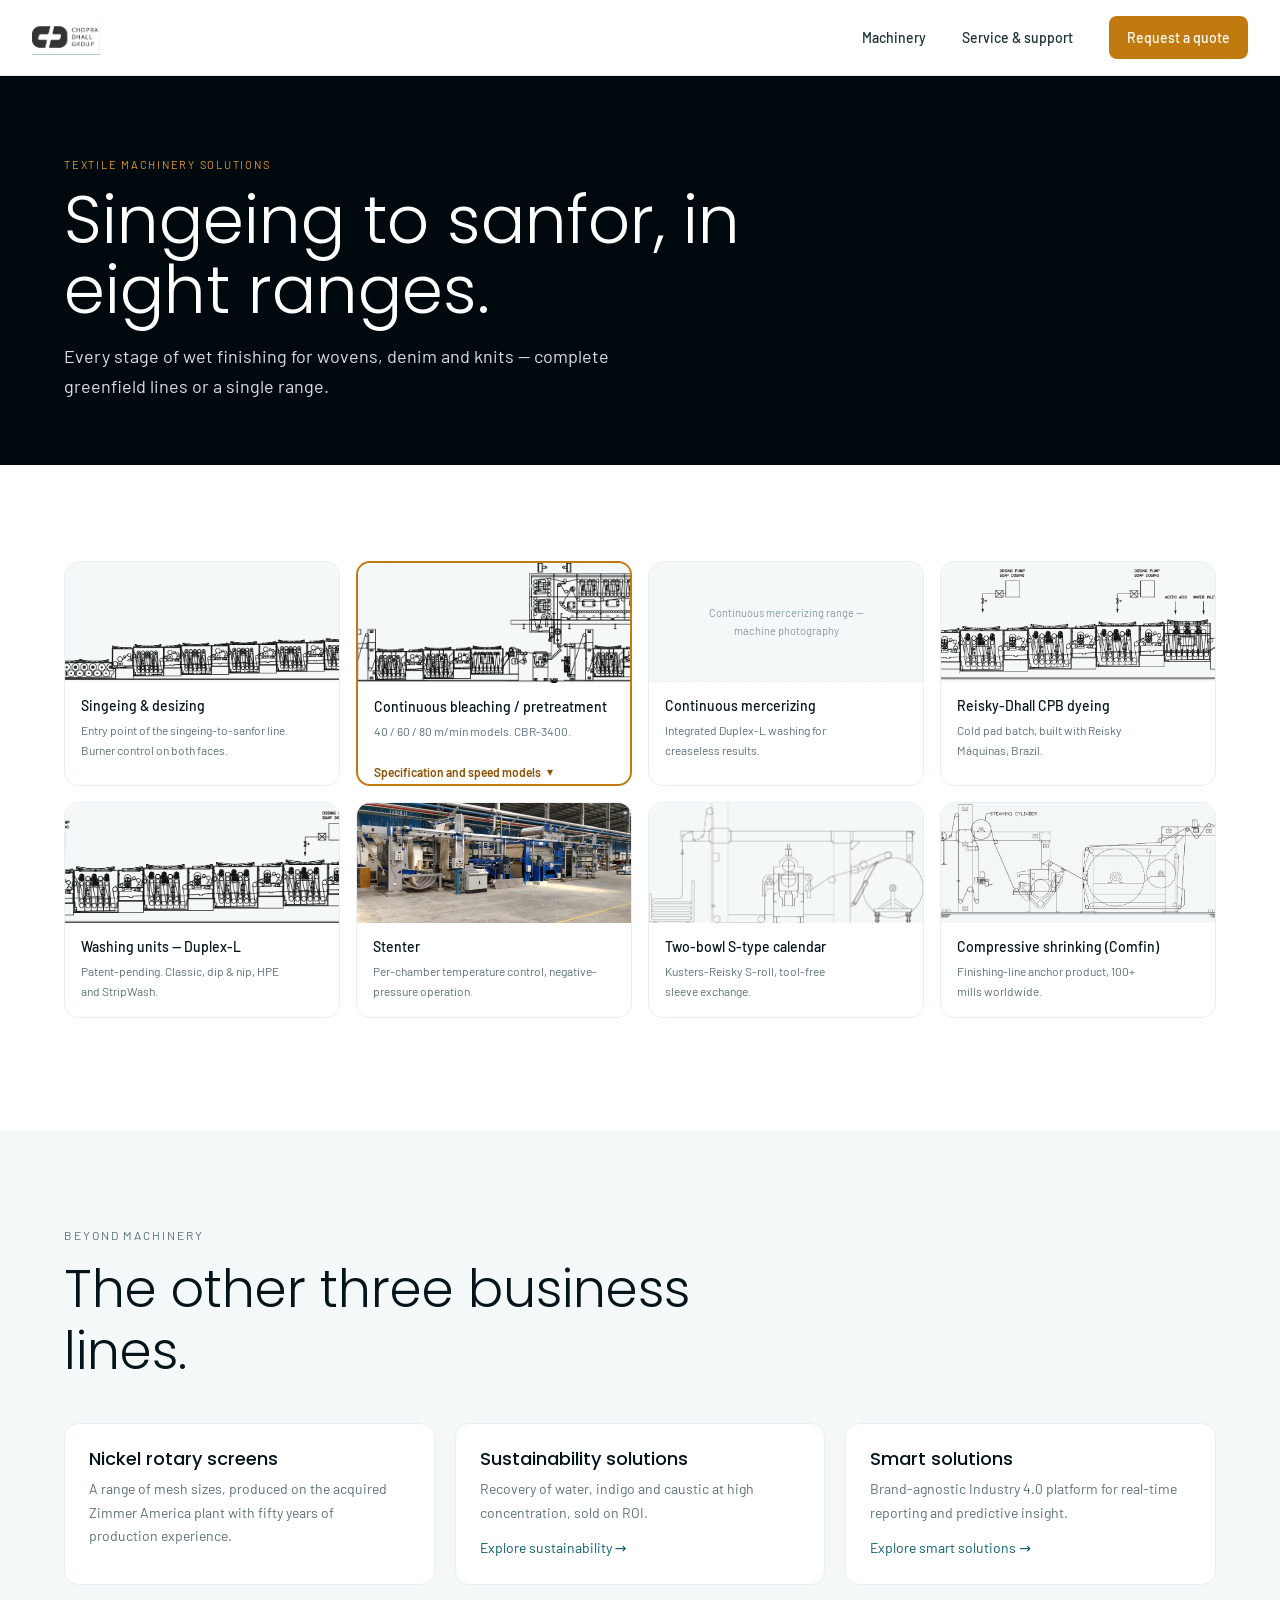
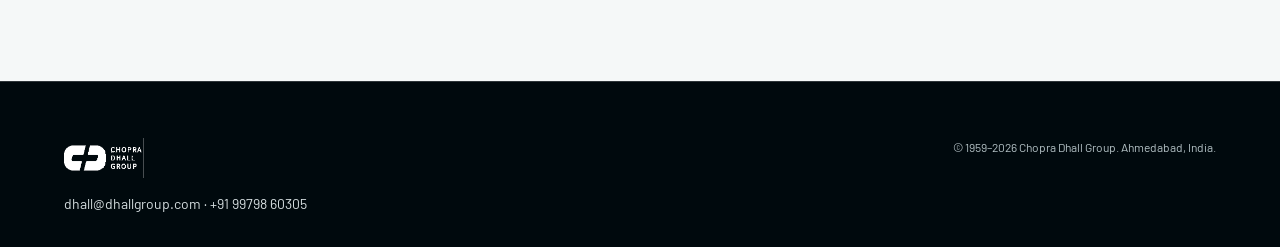
==== commit 64bf3a3c: "Fix mobile nav overflow and increase logo size for legibility The header nav (links + CTA) overflowe" ====
--- a/machinery.html
+++ b/machinery.html
@@ -11,7 +11,10 @@
 
 <header class="cdg-header-inner">
   <a href="./index.html"><img src="./assets/images/logo-dark.png" alt="Chopra Dhall Group"></a>
-  <nav class="cdg-nav-inner">
+  <button type="button" class="cdg-nav-toggle" id="nav-toggle" aria-expanded="false" aria-controls="site-nav" aria-label="Toggle menu">
+    <span class="cdg-nav-toggle-bar"></span><span class="cdg-nav-toggle-bar"></span><span class="cdg-nav-toggle-bar"></span>
+  </button>
+  <nav class="cdg-nav-inner" id="site-nav">
     <a href="#ranges">Machinery</a>
     <a href="./service-support.html">Service &amp; support</a>
     <a href="./index.html#rfq" class="cdg-cta">Request a quote</a>
@@ -179,6 +182,7 @@
   </div>
 </footer>
 
+<script src="./js/nav.js"></script>
 <script src="./js/machinery.js"></script>
 </body>
 </html>
--- a/css/styles.css
+++ b/css/styles.css
@@ -25,8 +25,13 @@
 /* ---------- Header ---------- */
 .cdg-header{position:fixed;top:0;left:0;right:0;z-index:50;height:76px;display:flex;align-items:center;justify-content:space-between;padding:0 32px;background:transparent;border-bottom:1px solid transparent;transition:background var(--duration-base) var(--ease-standard),backdrop-filter var(--duration-base) var(--ease-standard),border-color var(--duration-base) var(--ease-standard)}
 .cdg-header.is-scrolled{background:rgba(2,25,30,.72);backdrop-filter:blur(12px);border-bottom-color:var(--border-invert)}
-.cdg-header img{height:26px;display:block}
+.cdg-header img{height:36px;display:block}
 .cdg-nav{display:flex;align-items:center;gap:36px;white-space:nowrap}
+.cdg-nav-toggle{display:none;flex-direction:column;justify-content:center;gap:5px;width:32px;height:32px;padding:0;background:transparent;border:none;cursor:pointer}
+.cdg-nav-toggle-bar{display:block;width:22px;height:2px;background:var(--white);transition:transform var(--duration-fast) var(--ease-standard),opacity var(--duration-fast) var(--ease-standard)}
+.cdg-nav-toggle.is-open .cdg-nav-toggle-bar:nth-child(1){transform:translateY(7px) rotate(45deg)}
+.cdg-nav-toggle.is-open .cdg-nav-toggle-bar:nth-child(2){opacity:0}
+.cdg-nav-toggle.is-open .cdg-nav-toggle-bar:nth-child(3){transform:translateY(-7px) rotate(-45deg)}
 .cdg-nav a{color:var(--white);font-size:var(--text-sm);font-weight:var(--weight-medium);text-decoration:none;white-space:nowrap;border-bottom:none}
 .cdg-nav a.cdg-cta{background:var(--white);color:var(--amber-700);padding:10px 18px;border-radius:var(--radius-md);transition:background var(--duration-fast) var(--ease-standard)}
 .cdg-nav a.cdg-cta:hover{background:var(--amber-050)}
@@ -144,7 +149,7 @@
 /* ---------- Footer ---------- */
 .cdg-footer{background:var(--ink-950);color:var(--ink-200);padding:56px 0 32px;border-top:1px solid var(--border-invert)}
 .cdg-footer-inner{max-width:var(--container-max);margin:0 auto;padding:0 var(--gutter);display:flex;justify-content:space-between;align-items:flex-start;flex-wrap:wrap;gap:24px}
-.cdg-footer img{height:32px;display:block;margin-bottom:14px}
+.cdg-footer img{height:40px;display:block;margin-bottom:14px}
 .cdg-footer .contact{font-size:var(--text-sm)}
 .cdg-footer .copyright{font-size:var(--text-xs);color:var(--ink-300)}
 
@@ -152,11 +157,12 @@
 
 /* ---------- Light sticky header (inner pages) ---------- */
 .cdg-header-inner{position:sticky;top:0;z-index:50;height:76px;display:flex;align-items:center;justify-content:space-between;padding:0 32px;background:var(--surface-page);border-bottom:1px solid var(--border-subtle)}
-.cdg-header-inner img{height:26px;display:block}
+.cdg-header-inner img{height:34px;display:block}
 .cdg-nav-inner{display:flex;align-items:center;gap:36px;white-space:nowrap}
 .cdg-nav-inner a{color:var(--ink-700);font-size:var(--text-sm);font-weight:var(--weight-medium);text-decoration:none;border-bottom:none;white-space:nowrap}
 .cdg-nav-inner a.cdg-cta{background:var(--amber-600);color:var(--white);padding:10px 18px;border-radius:var(--radius-md);transition:background var(--duration-fast) var(--ease-standard)}
 .cdg-nav-inner a.cdg-cta:hover{background:var(--amber-700);color:var(--white)}
+.cdg-header-inner .cdg-nav-toggle-bar{background:var(--ink-900)}
 
 /* ---------- Page heroes ---------- */
 .cdg-page-hero{padding:80px 0 64px;background:var(--ink-950);color:var(--white)}
@@ -341,3 +347,17 @@
   .cdg-form-grid .full{grid-column:1/2}
   .cdg-retrofit-inner{flex-direction:column;align-items:flex-start}
 }
+
+@media (max-width: 700px){
+  .cdg-header,.cdg-header-inner{padding:0 20px}
+  .cdg-nav-toggle{display:flex}
+  .cdg-nav{position:absolute;top:100%;left:0;right:0;flex-direction:column;align-items:stretch;gap:0;padding:8px 20px 20px;background:var(--ink-950);border-bottom:1px solid var(--border-invert);display:none}
+  .cdg-nav.is-open{display:flex}
+  .cdg-nav a{padding:14px 0;border-bottom:1px solid var(--border-invert)}
+  .cdg-nav a.cdg-cta{margin-top:14px;text-align:center;border-bottom:none}
+
+  .cdg-nav-inner{position:absolute;top:100%;left:0;right:0;flex-direction:column;align-items:stretch;gap:0;padding:8px 20px 20px;background:var(--surface-page);border-bottom:1px solid var(--border-subtle);box-shadow:var(--shadow-md);display:none}
+  .cdg-nav-inner.is-open{display:flex}
+  .cdg-nav-inner a{padding:14px 0;border-bottom:1px solid var(--border-subtle)}
+  .cdg-nav-inner a.cdg-cta{margin-top:14px;text-align:center;border-bottom:none}
+}
